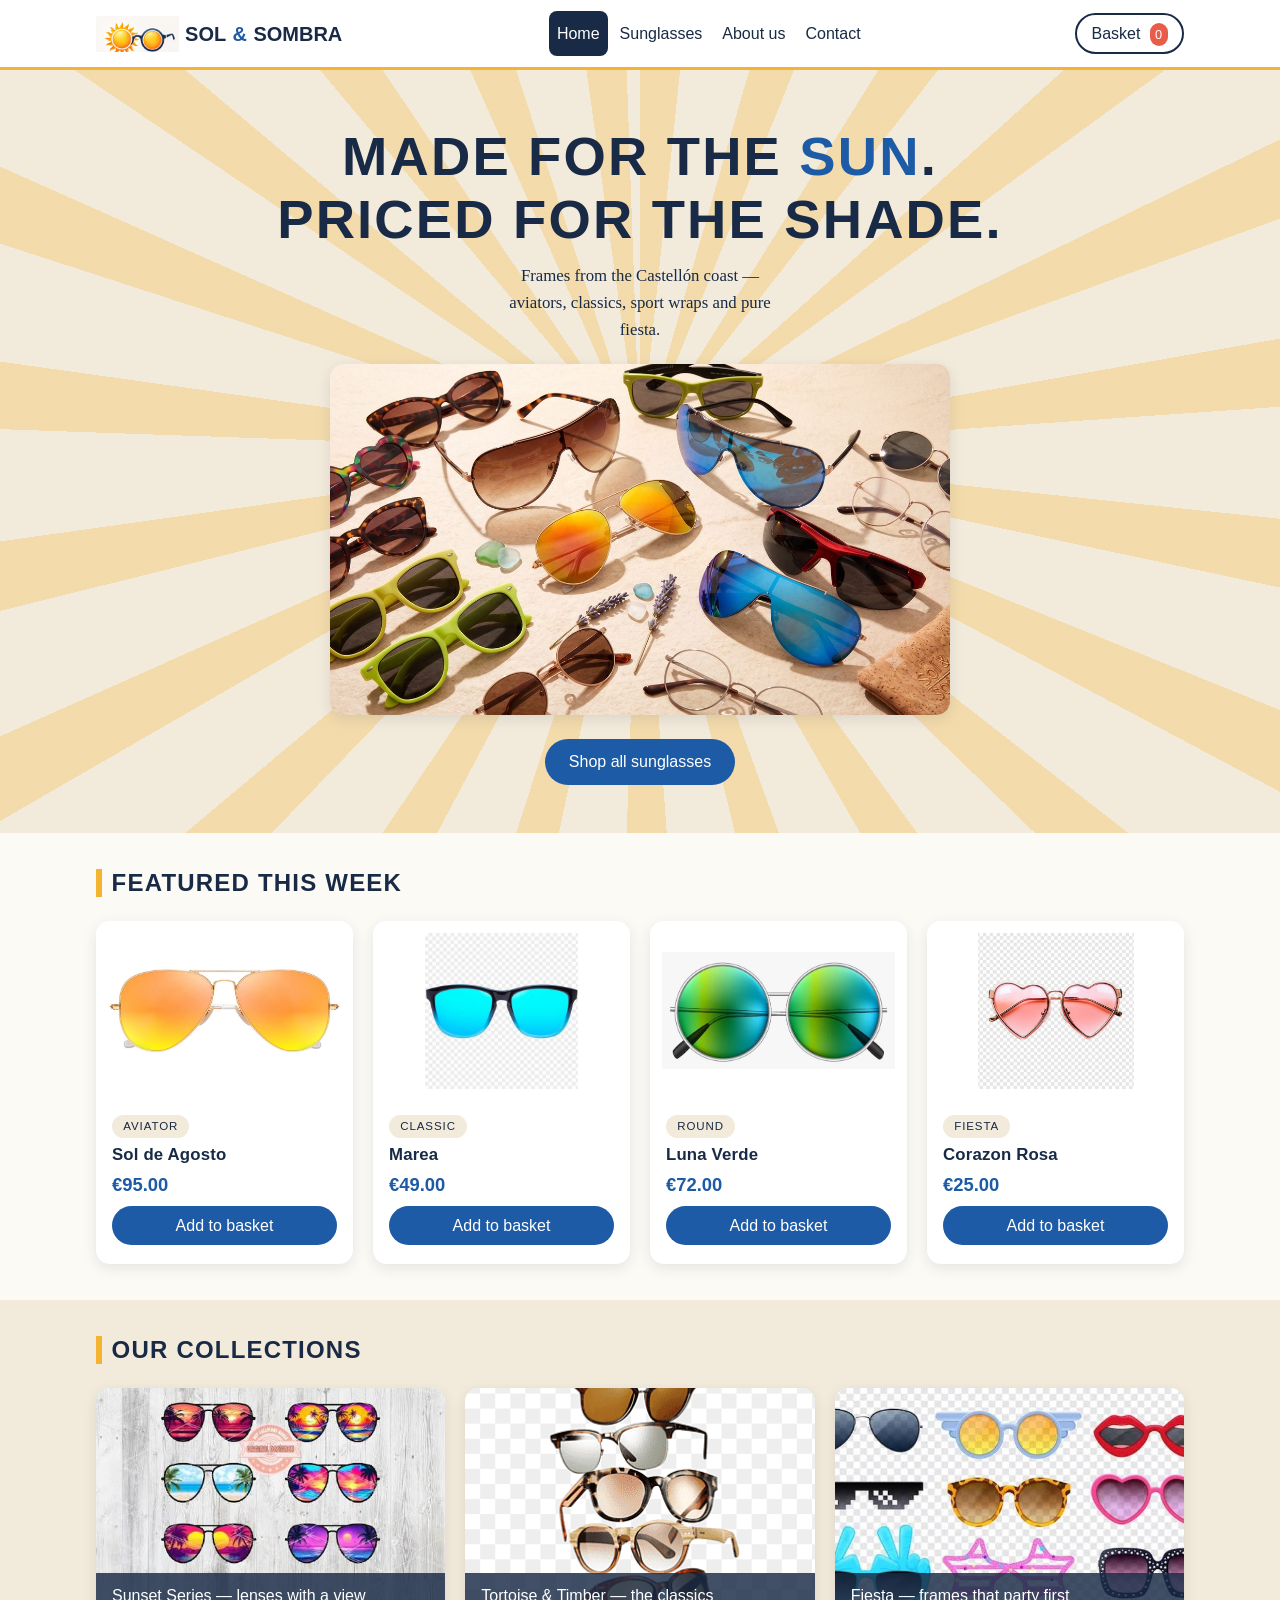
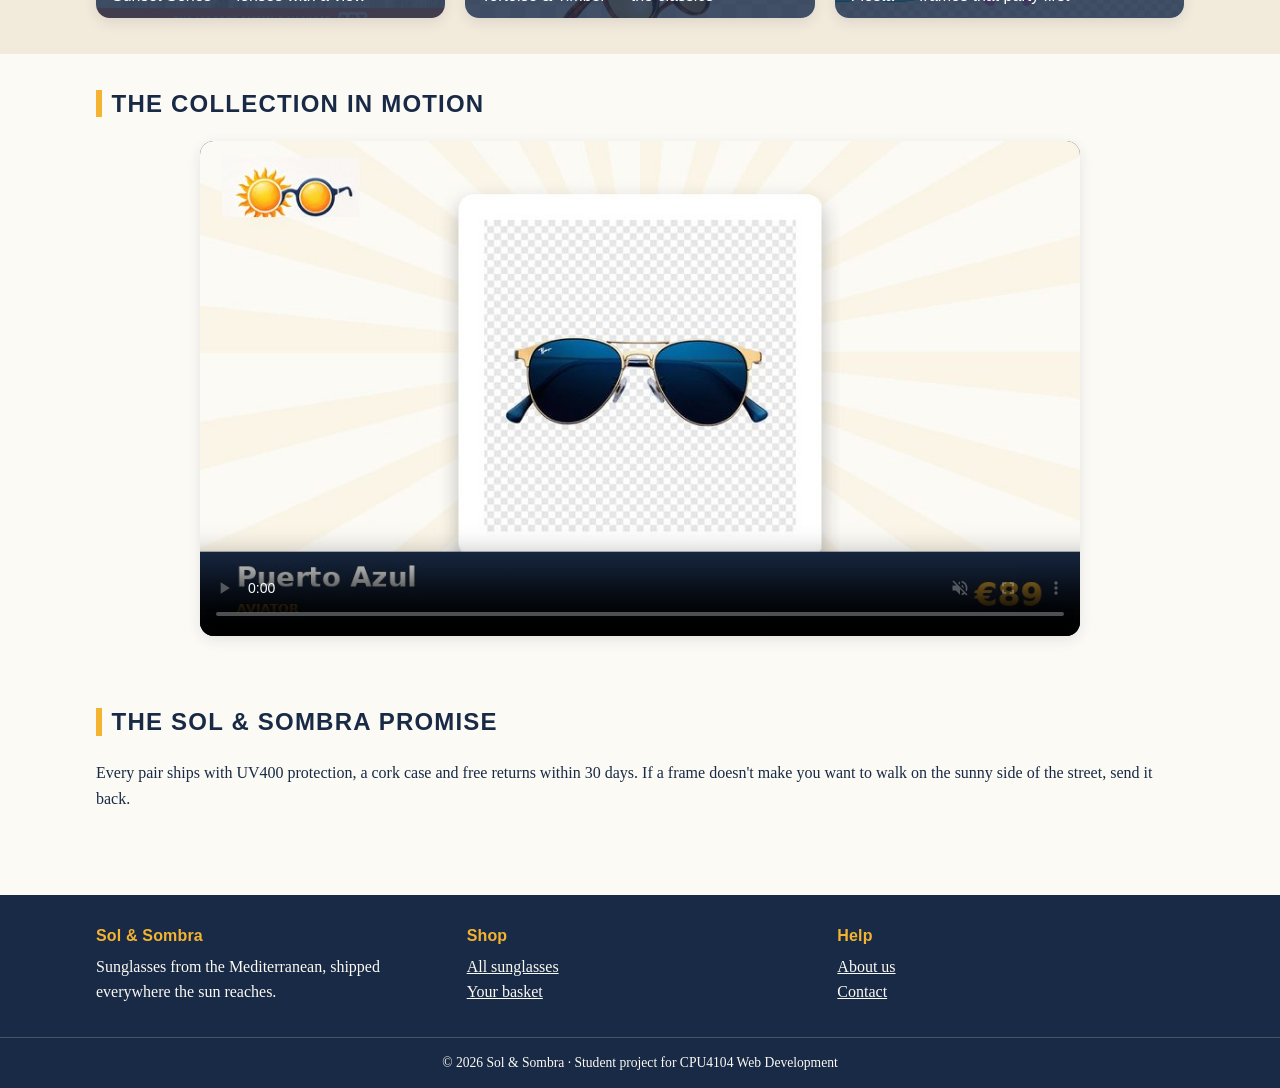
==== Pages/index.html @ 3820fe38 "Add files via upload" ====
<!DOCTYPE html>
<html lang="en">
<head>
  <meta charset="UTF-8">
  <meta name="viewport" content="width=device-width, initial-scale=1.0">
  <title>Sol &amp; Sombra — Mediterranean Sunglasses Shop</title>
  <meta name="description" content="Sol &amp; Sombra is a Mediterranean sunglasses shop from Castellón. Aviators, classics, sport wraps and fiesta frames — built for life in the sun.">
  <meta property="og:title" content="Sol &amp; Sombra — Mediterranean Sunglasses">
  <meta property="og:description" content="Aviators, classics, sport wraps and fiesta frames from the Castellón coast.">
  <meta property="og:type" content="website">
  <meta property="og:image" content="../media/hero-flatlay.jpg">
  <link rel="icon" href="../media/favicon.svg" type="image/svg+xml">
  <link rel="stylesheet" href="../css/style.css">
</head>
<body>
  <a class="skip-link" href="#main-content">Skip to main content</a>

  <header class="site-header">
    <div class="header-inner">
      <a class="logo" href="index.html"><img src="../media/logo.png" alt="" width="480" height="209"> SOL <span>&amp;</span> SOMBRA</a>

      <button id="menu-toggle" aria-expanded="false" aria-controls="main-nav">Menu ☰</button>

      <nav id="main-nav" class="main-nav" aria-label="Main navigation">
        <ul>
          <li><a href="index.html" aria-current="page">Home</a></li>
          <li><a href="products.html">Sunglasses</a></li>
          <li><a href="about.html">About us</a></li>
          <li><a href="contact.html">Contact</a></li>
        </ul>
      </nav>

      <a class="cart-link" href="cart.html">Basket <span id="cart-count" class="cart-count" aria-label="items in basket">0</span></a>
    </div>
  </header>

  <main id="main-content">

    <!-- Hero: headline + full cluster of frames under the CSS sun -->
    <section class="hero" aria-labelledby="hero-title">
      <h1 id="hero-title">Made for the <em>sun</em>.<br>Priced for the shade.</h1>
      <p>Frames from the Castellón coast — aviators, classics, sport wraps and pure fiesta.</p>
      <img class="hero-cluster" src="../media/hero-flatlay.jpg" width="1200" height="679"
           alt="Sunglasses of many styles laid out on warm sand beside a Sol and Sombra cork case">
      <a class="btn btn-primary" href="products.html">Shop all sunglasses</a>
    </section>

    <section class="container" aria-labelledby="featured-title">
      <h2 id="featured-title" class="section-title">Featured this week</h2>
      <div class="product-grid">

      <article class="product-card" data-category="Aviator">
        <img src="../media/product-04.jpg" alt="Gold aviator sunglasses with orange mirrored lenses" loading="lazy" width="300" height="180">
        <div class="card-body">
          <span class="category-tag">Aviator</span>
          <h3>Sol de Agosto</h3>
          <p class="price">&euro;95.00</p>
          <button type="button" class="btn btn-primary add-btn"
                  data-id="4" data-name="Sol de Agosto" data-price="95"
                  data-img="../media/product-04.jpg"
                  aria-label="Add to basket: Sol de Agosto">Add to basket</button>
        </div>
      </article>

      <article class="product-card" data-category="Classic">
        <img src="../media/product-08.jpg" alt="Wayfarer-style sunglasses with bright blue mirrored lenses" loading="lazy" width="300" height="180">
        <div class="card-body">
          <span class="category-tag">Classic</span>
          <h3>Marea</h3>
          <p class="price">&euro;49.00</p>
          <button type="button" class="btn btn-primary add-btn"
                  data-id="8" data-name="Marea" data-price="49"
                  data-img="../media/product-08.jpg"
                  aria-label="Add to basket: Marea">Add to basket</button>
        </div>
      </article>

      <article class="product-card" data-category="Round">
        <img src="../media/product-11.jpg" alt="Round silver-framed sunglasses with green and blue mirrored lenses" loading="lazy" width="300" height="180">
        <div class="card-body">
          <span class="category-tag">Round</span>
          <h3>Luna Verde</h3>
          <p class="price">&euro;72.00</p>
          <button type="button" class="btn btn-primary add-btn"
                  data-id="11" data-name="Luna Verde" data-price="72"
                  data-img="../media/product-11.jpg"
                  aria-label="Add to basket: Luna Verde">Add to basket</button>
        </div>
      </article>

      <article class="product-card" data-category="Fiesta">
        <img src="../media/product-14.jpg" alt="Pink heart-shaped sunglasses with rose gold frame" loading="lazy" width="300" height="180">
        <div class="card-body">
          <span class="category-tag">Fiesta</span>
          <h3>Corazon Rosa</h3>
          <p class="price">&euro;25.00</p>
          <button type="button" class="btn btn-primary add-btn"
                  data-id="14" data-name="Corazon Rosa" data-price="25"
                  data-img="../media/product-14.jpg"
                  aria-label="Add to basket: Corazon Rosa">Add to basket</button>
        </div>
      </article>

      </div>
    </section>

    <!-- Collections band: the three home page images -->
    <section class="band" aria-labelledby="collections-title">
      <div class="container">
        <h2 id="collections-title" class="section-title">Our collections</h2>
        <div class="collection-grid">
          <figure class="collection-card">
            <img src="../media/collection-aviator-art.jpg" width="515" height="388"
                 alt="Six aviator sunglasses with painted tropical sunset scenes in the lenses">
            <figcaption>Sunset Series — lenses with a view</figcaption>
          </figure>
          <figure class="collection-card">
            <img src="../media/collection-tortoise.png" width="348" height="398"
                 alt="A stack of five tortoiseshell and wooden framed sunglasses">
            <figcaption>Tortoise &amp; Timber — the classics</figcaption>
          </figure>
          <figure class="collection-card">
            <img src="../media/collection-fiesta.jpg" width="738" height="369"
                 alt="Nine playful sunglasses including heart shapes, stars, leopard print and pixel frames">
            <figcaption>Fiesta — frames that party first</figcaption>
          </figure>
        </div>
      </div>
    </section>

    <!-- Collection video -->
    <section class="container" aria-labelledby="video-title">
      <h2 id="video-title" class="section-title">The collection in motion</h2>
      <video class="collection-video" controls muted loop playsinline preload="metadata"
             poster="../media/collection-poster.jpg"
             aria-label="Silent promotional video showing all twenty-five sunglasses in the Sol and Sombra collection with names and prices">
        <source src="../media/collection.mp4" type="video/mp4">
        Your browser does not support the video tag — browse the full collection on the
        <a href="products.html">Sunglasses page</a>.
      </video>
    </section>

    <!-- Short brand strip -->
    <section class="container" aria-labelledby="promise-title">
      <h2 id="promise-title" class="section-title">The Sol &amp; Sombra promise</h2>
      <p>Every pair ships with UV400 protection, a cork case and free returns within 30 days.
         If a frame doesn't make you want to walk on the sunny side of the street, send it back.</p>
    </section>

  </main>

  <footer class="site-footer">
    <div class="footer-inner">
      <div>
        <h2>Sol &amp; Sombra</h2>
        <p>Sunglasses from the Mediterranean, shipped everywhere the sun reaches.</p>
      </div>
      <div>
        <h2>Shop</h2>
        <ul>
          <li><a href="products.html">All sunglasses</a></li>
          <li><a href="cart.html">Your basket</a></li>
        </ul>
      </div>
      <div>
        <h2>Help</h2>
        <ul>
          <li><a href="about.html">About us</a></li>
          <li><a href="contact.html">Contact</a></li>
        </ul>
      </div>
    </div>
    <p class="footer-bottom">&copy; 2026 Sol &amp; Sombra · Student project for CPU4104 Web Development</p>
  </footer>

  <script src="../js/script.js"></script>
</body>
</html>
---- css/style.css ----
/* ============================================================
   SOL & SOMBRA — Mediterranean sunglasses shop
   style.css — single external stylesheet, MOBILE-FIRST.
   Base styles target small screens; @media (min-width: …)
   queries progressively enhance for tablet and desktop.
   Selector techniques used: element, class, ID, descendant,
   pseudo-classes (:hover, :focus-visible, :nth-child),
   pseudo-elements (::before, ::after, ::marker) and
   attribute selectors ([type], [aria-current], [data-*]).
   ============================================================ */

/* ---------- 1. Design tokens ---------- */
:root {
  --cal:    #FCFAF5;   /* whitewashed wall — page background   */
  --arena:  #F2EADB;   /* warm sand — alternating bands        */
  --tinta:  #182A45;   /* ink navy — text                      */
  --azul:   #1D5BA6;   /* azulejo blue — primary actions       */
  --azul-d: #14477F;   /* darker blue — hover state            */
  --sol:    #F4B331;   /* sun gold — accent / badges           */
  --coral:  #E85D4A;   /* sunset coral — remove / alerts       */
  --blanco: #FFFFFF;

  --radius: 14px;
  --shadow-card: 0 4px 14px rgba(24, 42, 69, 0.10);
  --shadow-card-hover: 0 12px 28px rgba(24, 42, 69, 0.18);

  --font-display: "Trebuchet MS", "Segoe UI", Verdana, sans-serif;
  --font-body: Georgia, "Times New Roman", serif;
}

/* ---------- 2. Reset & base (element selectors) ---------- */
* { margin: 0; padding: 0; box-sizing: border-box; }

html { scroll-behavior: smooth; }

body {
  font-family: var(--font-body);
  background-color: var(--cal);
  color: var(--tinta);
  line-height: 1.6;
  font-size: 1rem;
}

h1, h2, h3 {
  font-family: var(--font-display);
  line-height: 1.15;
  letter-spacing: 0.01em;
}

img { max-width: 100%; height: auto; display: block; }

a { color: var(--azul); }

ul { list-style: none; }

/* Custom bullet for the real (content) list on the About page */
.values-list { list-style: disc; padding-left: 1.4rem; }
.values-list li::marker { color: var(--sol); }

/* ---------- 3. Accessibility helpers ---------- */
.skip-link {
  position: absolute;
  left: -999px;
  background: var(--tinta);
  color: var(--blanco);
  padding: 0.6rem 1rem;
  z-index: 100;
}
.skip-link:focus { left: 0.5rem; top: 0.5rem; }

/* Visible keyboard focus everywhere */
a:focus-visible,
button:focus-visible,
input:focus-visible,
select:focus-visible,
textarea:focus-visible {
  outline: 3px solid var(--sol);
  outline-offset: 2px;
}

@media (prefers-reduced-motion: reduce) {
  *, *::before, *::after {
    animation: none !important;
    transition: none !important;
  }
  html { scroll-behavior: auto; }
}

/* ---------- 4. Header & navigation ---------- */
.site-header {
  position: sticky;
  top: 0;
  z-index: 50;
  background: var(--blanco);
  border-bottom: 3px solid var(--sol);
}

.header-inner {
  display: flex;
  flex-wrap: wrap;              /* very narrow screens: basket wraps below */
  align-items: center;
  justify-content: space-between;
  gap: 0.5rem 0.75rem;
  padding: 0.7rem 1rem;
  max-width: 1120px;
  margin: 0 auto;
}

.logo {
  display: flex;
  align-items: center;
  gap: 0.4rem;
  font-family: var(--font-display);
  font-weight: 700;
  font-size: 1.05rem;
  text-decoration: none;
  color: var(--tinta);
  white-space: nowrap;
}
.logo img { height: 28px; width: auto; }
.logo span { color: var(--azul); }

/* Mobile menu button (hidden on desktop) */
#menu-toggle {
  font-family: var(--font-display);
  background: none;
  border: 2px solid var(--tinta);
  border-radius: 8px;
  padding: 0.35rem 0.7rem;
  font-size: 1rem;
  cursor: pointer;
  color: var(--tinta);
}

.main-nav {
  /* Collapsed by default on mobile; toggled with JS */
  display: none;
  position: absolute;
  top: 100%;
  left: 0;
  right: 0;
  background: var(--blanco);
  border-bottom: 3px solid var(--sol);
  padding: 0.5rem 1rem 1rem;
}
.main-nav.open { display: block; }

.main-nav ul { display: flex; flex-direction: column; gap: 0.25rem; }

.main-nav a {
  display: block;
  padding: 0.6rem 0.5rem;
  text-decoration: none;
  font-family: var(--font-display);
  color: var(--tinta);
  border-radius: 8px;
}
.main-nav a:hover { background: var(--arena); }

/* Attribute selector: highlight the current page */
.main-nav a[aria-current="page"] {
  background: var(--tinta);
  color: var(--blanco);
}

/* Basket link with live item-count badge */
.cart-link {
  position: relative;
  text-decoration: none;
  font-family: var(--font-display);
  color: var(--tinta);
  border: 2px solid var(--tinta);
  border-radius: 999px;
  padding: 0.3rem 0.7rem;
  white-space: nowrap;
}
.cart-link:hover { background: var(--arena); }

.cart-count {
  display: inline-block;
  min-width: 1.4em;
  text-align: center;
  background: var(--coral);
  color: var(--blanco);
  border-radius: 999px;
  font-size: 0.8rem;
  padding: 0.1em 0.35em;
  margin-left: 0.3rem;
}

/* ---------- 5. Hero with CSS sun (signature element) ---------- */
.hero {
  position: relative;
  overflow: hidden;
  background: var(--arena);
  text-align: center;
  padding: 2.5rem 1rem 2rem;
}

/* Radiating sun drawn purely with a conic-gradient */
.hero::before {
  content: "";
  position: absolute;
  inset: -40%;
  background: repeating-conic-gradient(
    from 0deg,
    rgba(244, 179, 49, 0.28) 0deg 6deg,
    transparent 6deg 16deg
  );
  border-radius: 50%;
  animation: sun-spin 90s linear infinite;
  pointer-events: none;
}

@keyframes sun-spin {
  to { transform: rotate(360deg); }
}

.hero > * { position: relative; }

.hero h1 {
  font-size: clamp(1.9rem, 6vw, 3.4rem);
  text-transform: uppercase;
  letter-spacing: 0.04em;
}
.hero h1 em { font-style: normal; color: var(--azul); }

.hero p {
  max-width: 34ch;
  margin: 0.75rem auto 1.25rem;
  font-size: 1.05rem;
}

.hero-cluster {
  max-width: min(100%, 620px);
  margin: 0 auto 1.5rem;
  border-radius: var(--radius);
  box-shadow: var(--shadow-card);
}

/* ---------- 6. Buttons ---------- */
.btn {
  display: inline-block;
  font-family: var(--font-display);
  font-size: 1rem;
  border: none;
  border-radius: 999px;
  padding: 0.65rem 1.5rem;
  cursor: pointer;
  text-decoration: none;
  transition: background-color 0.2s ease, transform 0.15s ease;
}
.btn-primary { background: var(--azul); color: var(--blanco); }
.btn-primary:hover { background: var(--azul-d); transform: translateY(-2px); }
.btn-ghost {
  background: transparent;
  color: var(--tinta);
  border: 2px solid var(--tinta);
}
.btn-ghost:hover { background: var(--tinta); color: var(--blanco); }
.btn-danger { background: var(--coral); color: var(--blanco); }
.btn-danger:hover { background: #C74534; }

/* ---------- 7. Layout helpers ---------- */
.container {
  max-width: 1120px;
  margin: 0 auto;
  padding: 2.25rem 1rem;
}

.section-title {
  font-size: 1.5rem;
  text-transform: uppercase;
  letter-spacing: 0.05em;
  border-left: 6px solid var(--sol);
  padding-left: 0.6rem;
  margin-bottom: 1.5rem;
}

.band { background: var(--arena); }

/* ---------- 8. Product cards ---------- */
.product-grid {
  display: grid;
  grid-template-columns: 1fr;   /* mobile: single column */
  gap: 1.25rem;
}

.product-card {
  position: relative;             /* anchors the New badge */
  background: var(--blanco);
  border-radius: var(--radius);
  box-shadow: var(--shadow-card);
  overflow: hidden;
  display: flex;
  flex-direction: column;
  transition: transform 0.2s ease, box-shadow 0.2s ease;
}
.product-card:hover {
  transform: translateY(-5px);
  box-shadow: var(--shadow-card-hover);
}

.product-card img {
  width: 100%;
  height: 180px;
  object-fit: contain;
  background: var(--blanco);
  padding: 0.75rem;
}

.card-body {
  padding: 0.9rem 1rem 1.2rem;
  display: flex;
  flex-direction: column;
  gap: 0.4rem;
  flex-grow: 1;
}

.card-body h2,
.card-body h3 { font-size: 1.05rem; }

.badge-new {
  position: absolute;
  top: 0.6rem;
  left: 0.6rem;
  z-index: 1;
  background: var(--coral);
  color: var(--blanco);
  font-family: var(--font-display);
  font-size: 0.7rem;
  font-weight: 700;
  text-transform: uppercase;
  letter-spacing: 0.08em;
  padding: 0.2rem 0.65rem;
  border-radius: 999px;
}

.category-tag {
  align-self: flex-start;
  font-family: var(--font-display);
  font-size: 0.72rem;
  text-transform: uppercase;
  letter-spacing: 0.08em;
  background: var(--arena);
  color: var(--tinta);
  border-radius: 999px;
  padding: 0.15rem 0.7rem;
}

.price {
  font-family: var(--font-display);
  font-weight: 700;
  font-size: 1.15rem;
  color: var(--azul);
  margin-top: auto;
}

/* ---------- 9. Product filters ---------- */
.filter-bar {
  display: flex;
  flex-wrap: wrap;
  gap: 0.5rem;
  margin-bottom: 1.5rem;
}
.filter-btn {
  font-family: var(--font-display);
  font-size: 0.85rem;
  background: var(--blanco);
  border: 2px solid var(--tinta);
  border-radius: 999px;
  padding: 0.3rem 1rem;
  cursor: pointer;
}
.filter-btn:hover { background: var(--arena); }
.filter-btn.active { background: var(--tinta); color: var(--blanco); }

/* ---------- 10. Collections band (home page images) ---------- */
.collection-grid {
  display: grid;
  grid-template-columns: 1fr;
  gap: 1.25rem;
}

.collection-card {
  position: relative;
  border-radius: var(--radius);
  overflow: hidden;
  box-shadow: var(--shadow-card);
  background: var(--blanco);
}
.collection-card img {
  width: 100%;
  height: 230px;
  object-fit: cover;
  transition: transform 0.3s ease;
}
.collection-card:hover img { transform: scale(1.04); }

.collection-card figcaption {
  position: absolute;
  left: 0; right: 0; bottom: 0;
  background: rgba(24, 42, 69, 0.82);
  color: var(--blanco);
  font-family: var(--font-display);
  padding: 0.6rem 1rem;
}

/* ---------- 11. Basket page ---------- */
.cart-table { width: 100%; border-collapse: collapse; }

.cart-table th,
.cart-table td {
  padding: 0.75rem 0.5rem;
  text-align: left;
  border-bottom: 1px solid var(--arena);
  vertical-align: middle;
}

.cart-table img {
  width: 84px;
  height: 56px;
  object-fit: contain;
  background: var(--blanco);
  border-radius: 8px;
}

.qty-controls {
  display: inline-flex;
  align-items: center;
  gap: 0.5rem;
}
.qty-controls button {
  font-family: var(--font-display);
  width: 2rem;
  height: 2rem;
  border: 2px solid var(--tinta);
  background: var(--blanco);
  border-radius: 8px;
  font-size: 1.1rem;
  cursor: pointer;
}
.qty-controls button:hover { background: var(--arena); }

.cart-summary {
  margin-top: 1.5rem;
  background: var(--blanco);
  border-radius: var(--radius);
  box-shadow: var(--shadow-card);
  padding: 1.25rem;
  max-width: 420px;
  margin-left: auto;
}

#cart-total {
  font-family: var(--font-display);
  font-size: 1.6rem;
  color: var(--azul);
}

.empty-state {
  text-align: center;
  padding: 3rem 1rem;
}
.empty-state p { margin-bottom: 1.25rem; }

/* ---------- 12. Forms (contact / checkout) ---------- */
.form-card {
  background: var(--blanco);
  border-radius: var(--radius);
  box-shadow: var(--shadow-card);
  padding: 1.5rem;
  max-width: 560px;
}

.form-field { margin-bottom: 1.1rem; }

.form-field label {
  display: block;
  font-family: var(--font-display);
  margin-bottom: 0.3rem;
}

/* Attribute selectors for form inputs */
input[type="text"],
input[type="email"],
input[type="tel"],
select,
textarea {
  width: 100%;
  padding: 0.65rem 0.8rem;
  border: 2px solid var(--tinta);
  border-radius: 10px;
  font-family: inherit;
  font-size: 1rem;
  background: var(--cal);
}

input:invalid:not(:placeholder-shown) { border-color: var(--coral); }

.error-msg {
  color: var(--coral);
  font-size: 0.85rem;
  min-height: 1.2em;
  display: block;
}

.form-success {
  background: #E4F3E4;
  border: 2px solid #4E9B4E;
  border-radius: 10px;
  padding: 0.9rem 1rem;
  margin-top: 1rem;
}

/* ---------- 13. About page ---------- */
.about-grid { display: grid; gap: 1.5rem; }
.about-grid img {
  border-radius: var(--radius);
  box-shadow: var(--shadow-card);
}

/* Zebra striping with a pseudo-class */
.faq dt {
  font-family: var(--font-display);
  font-weight: 700;
  margin-top: 1rem;
}
.faq dd { padding: 0.25rem 0 0.25rem 1rem; }
.faq dd:nth-of-type(odd) { background: var(--arena); border-radius: 8px; }

/* ---------- Collection video ---------- */
.collection-video {
  display: block;
  width: 100%;
  max-width: 880px;
  margin: 0 auto;
  border-radius: var(--radius);
  box-shadow: var(--shadow-card);
  background: var(--tinta);
}

/* ---------- 14. Footer ---------- */
.site-footer {
  background: var(--tinta);
  color: var(--cal);
  margin-top: 3rem;
}
.footer-inner {
  max-width: 1120px;
  margin: 0 auto;
  padding: 2rem 1rem;
  display: grid;
  gap: 1.5rem;
}
.site-footer h2 { color: var(--sol); font-size: 1rem; margin-bottom: 0.5rem; }
.site-footer a { color: var(--cal); }
.footer-bottom {
  border-top: 1px solid rgba(252, 250, 245, 0.2);
  text-align: center;
  padding: 0.9rem;
  font-size: 0.85rem;
}

/* ============================================================
   TABLET — min-width 600px
   ============================================================ */
@media (min-width: 600px) {
  .product-grid { grid-template-columns: repeat(2, 1fr); }
  .collection-grid { grid-template-columns: repeat(3, 1fr); }
  .about-grid { grid-template-columns: 1fr 1fr; align-items: center; }
  .footer-inner { grid-template-columns: repeat(3, 1fr); }
}

/* ============================================================
   DESKTOP — min-width 900px
   ============================================================ */
@media (min-width: 900px) {
  #menu-toggle { display: none; }

  .logo { font-size: 1.25rem; }
  .logo img { height: 36px; }
  .cart-link { padding: 0.35rem 0.9rem; }

  .main-nav {
    display: block;
    position: static;
    border: none;
    padding: 0;
    background: transparent;
  }
  .main-nav ul { flex-direction: row; gap: 0.25rem; }

  .product-grid { grid-template-columns: repeat(4, 1fr); }

  .hero { padding: 3.5rem 1rem 3rem; }
}
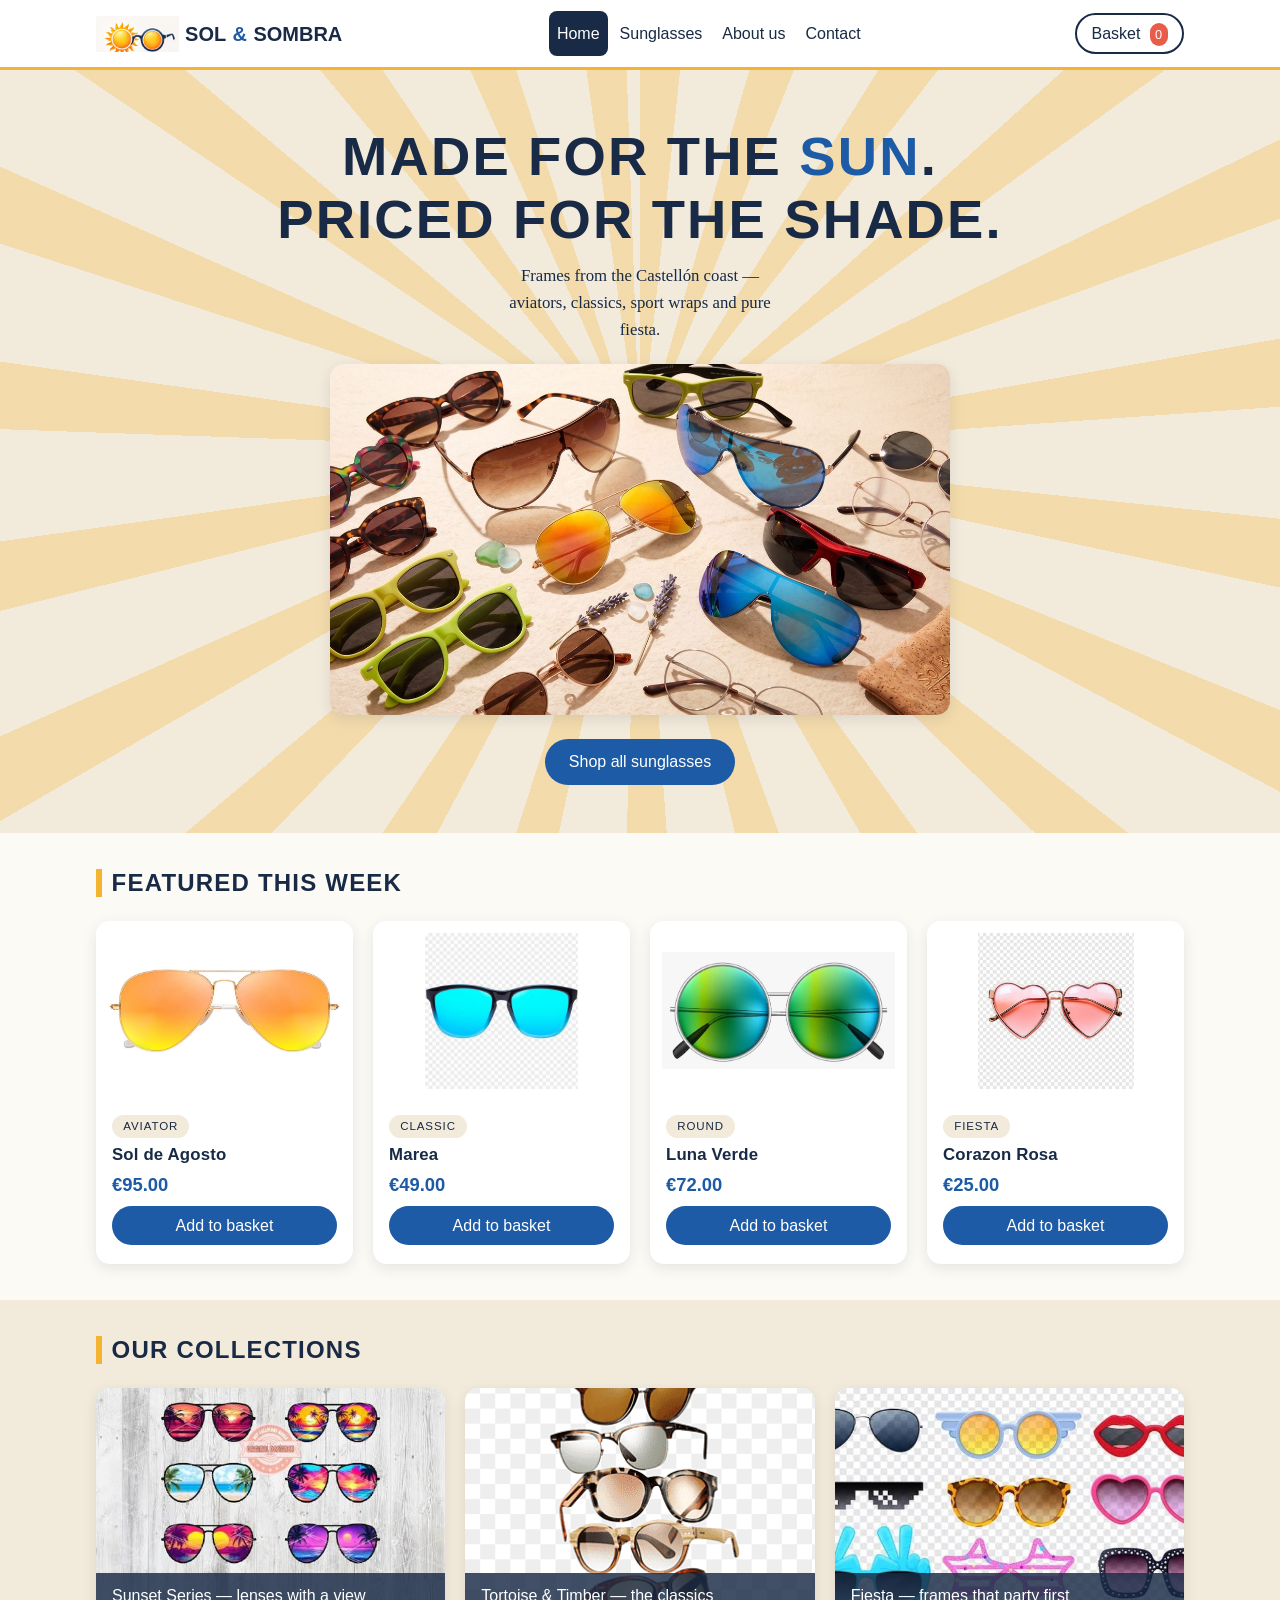
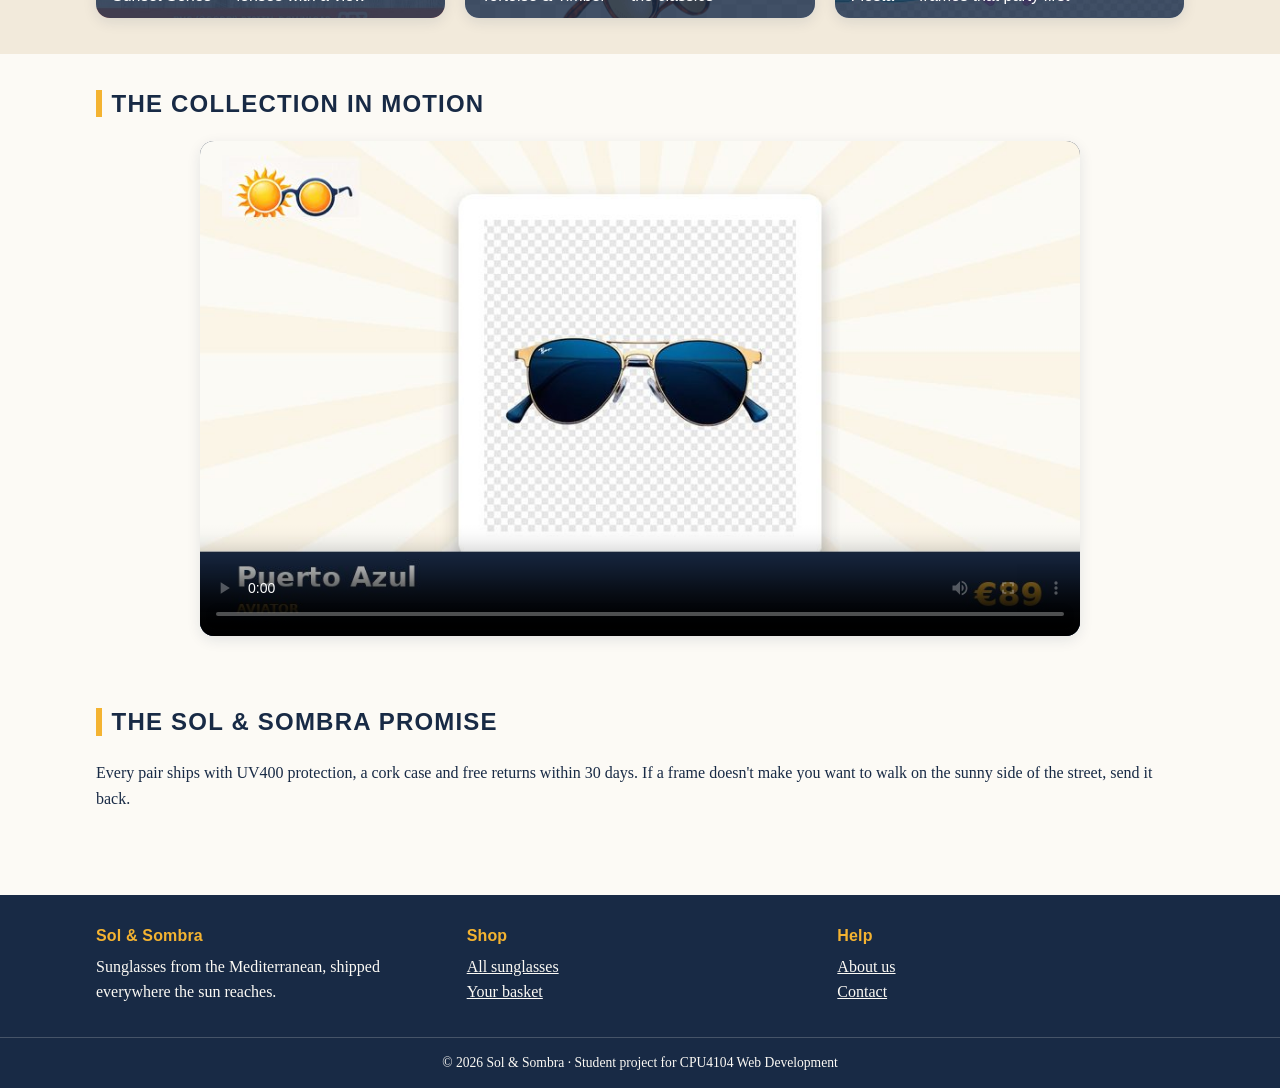
==== commit 872d2d90: "Modify aria-label for collection video Updated the aria-label for the collection video to better des" ====
--- a/Pages/index.html
+++ b/Pages/index.html
@@ -131,9 +131,9 @@
     <!-- Collection video -->
     <section class="container" aria-labelledby="video-title">
       <h2 id="video-title" class="section-title">The collection in motion</h2>
-      <video class="collection-video" controls muted loop playsinline preload="metadata"
-             poster="../media/collection-poster.jpg"
-             aria-label="Silent promotional video showing all twenty-five sunglasses in the Sol and Sombra collection with names and prices">
+     <video class="collection-video" controls loop playsinline preload="metadata"
+       poster="../media/collection-poster.jpg"
+       aria-label="Promotional video with instrumental guitar music showing all twenty-five sunglasses in the Sol and Sombra collection with names and prices">
         <source src="../media/collection.mp4" type="video/mp4">
         Your browser does not support the video tag — browse the full collection on the
         <a href="products.html">Sunglasses page</a>.
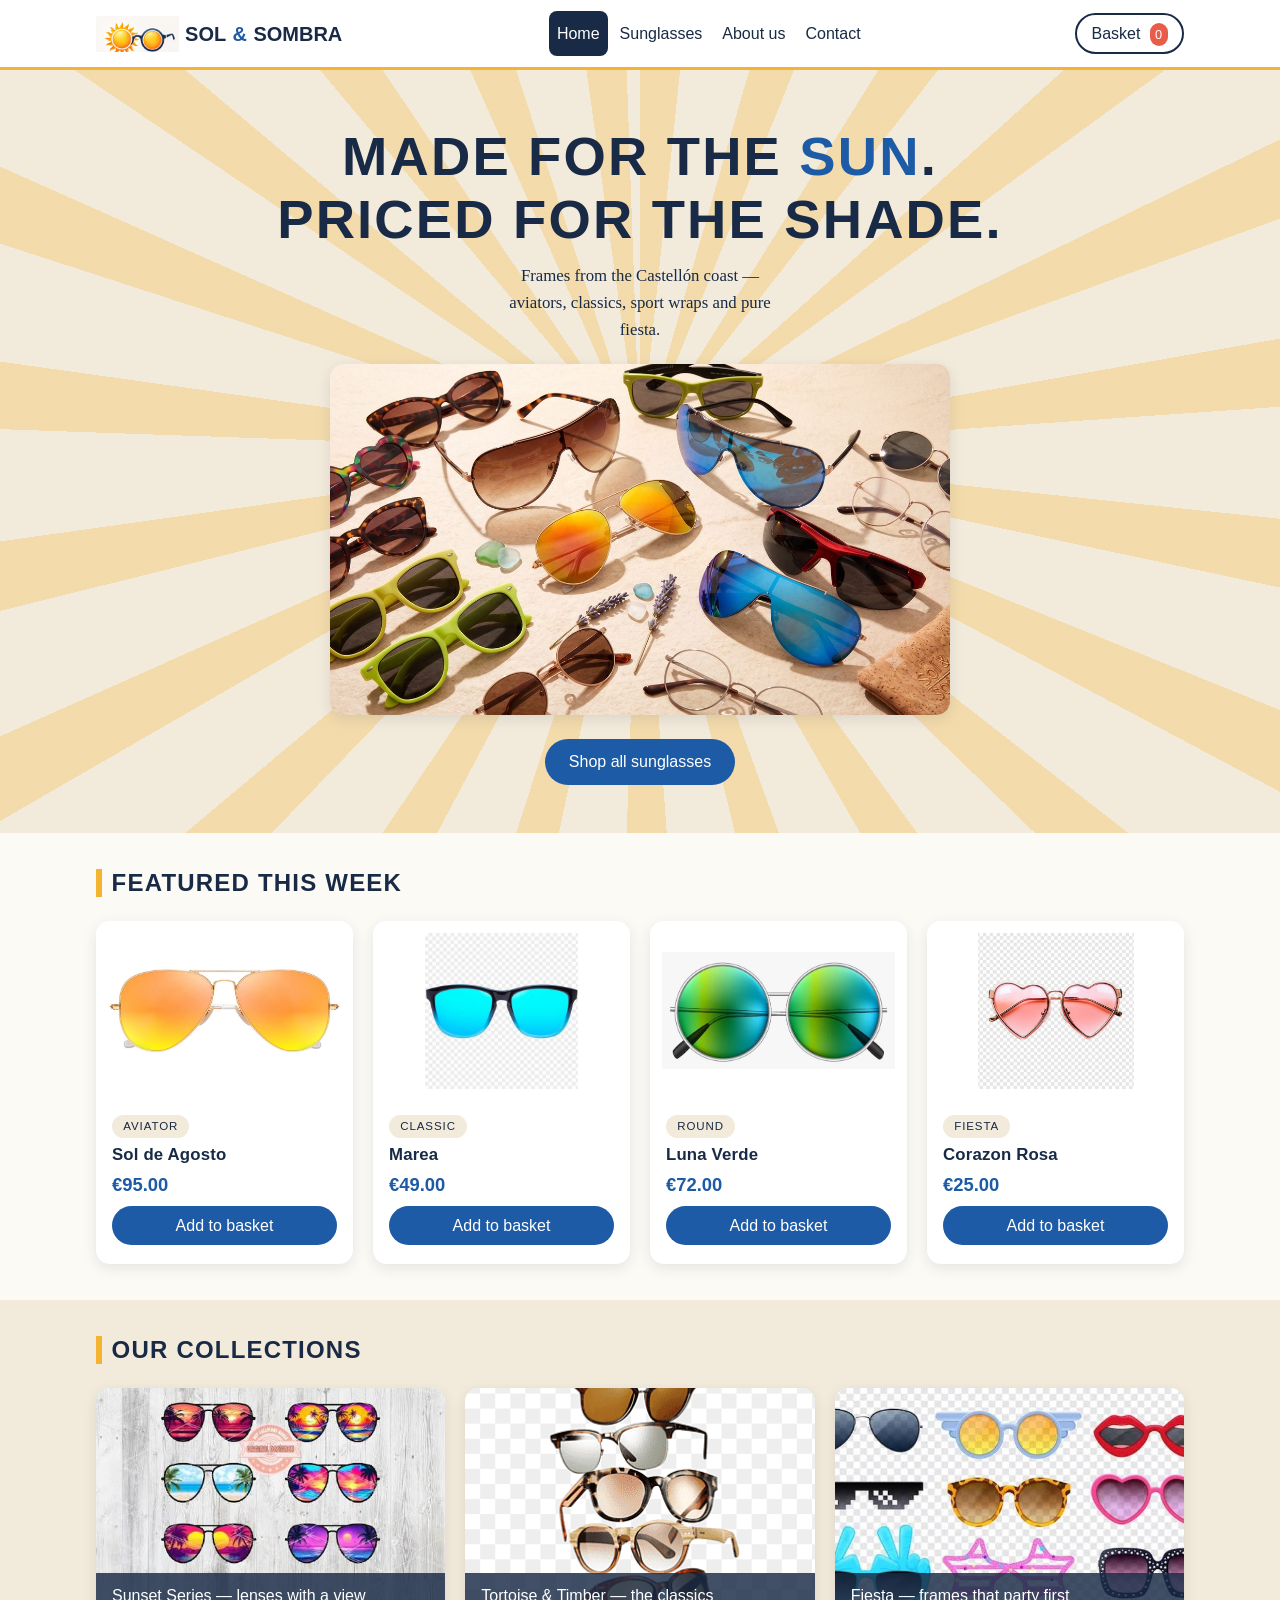
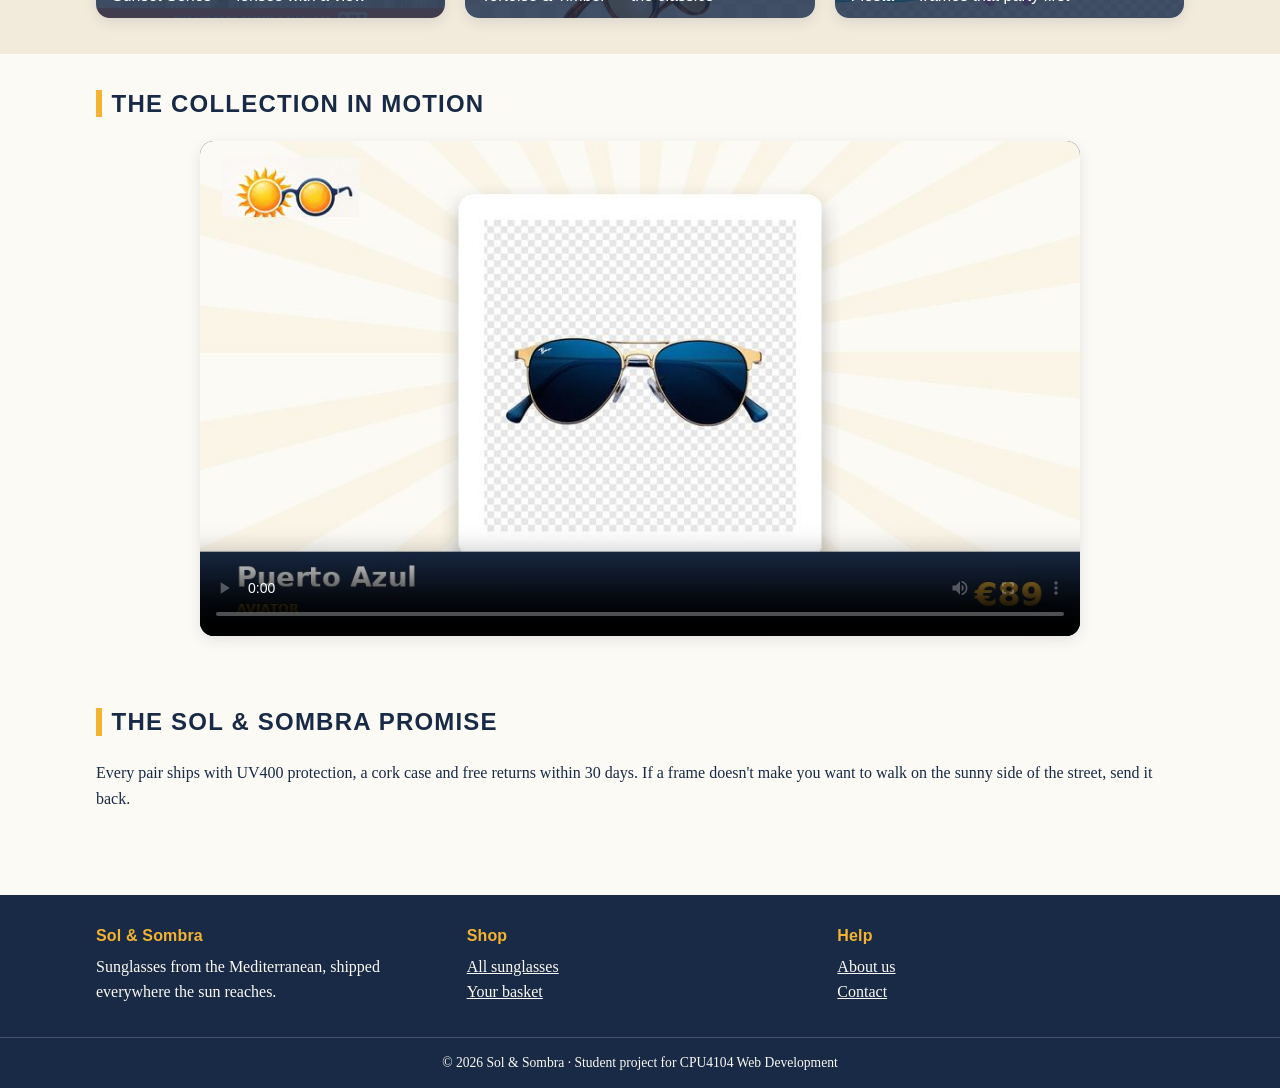
==== commit 42f11907: "Remove loop attribute from collection video Removed the 'loop' attribute from the video element." ====
--- a/Pages/index.html
+++ b/Pages/index.html
@@ -131,7 +131,7 @@
     <!-- Collection video -->
     <section class="container" aria-labelledby="video-title">
       <h2 id="video-title" class="section-title">The collection in motion</h2>
-     <video class="collection-video" controls loop playsinline preload="metadata"
+     <video class="collection-video" controls playsinline preload="metadata"
        poster="../media/collection-poster.jpg"
        aria-label="Promotional video with instrumental guitar music showing all twenty-five sunglasses in the Sol and Sombra collection with names and prices">
         <source src="../media/collection.mp4" type="video/mp4">
